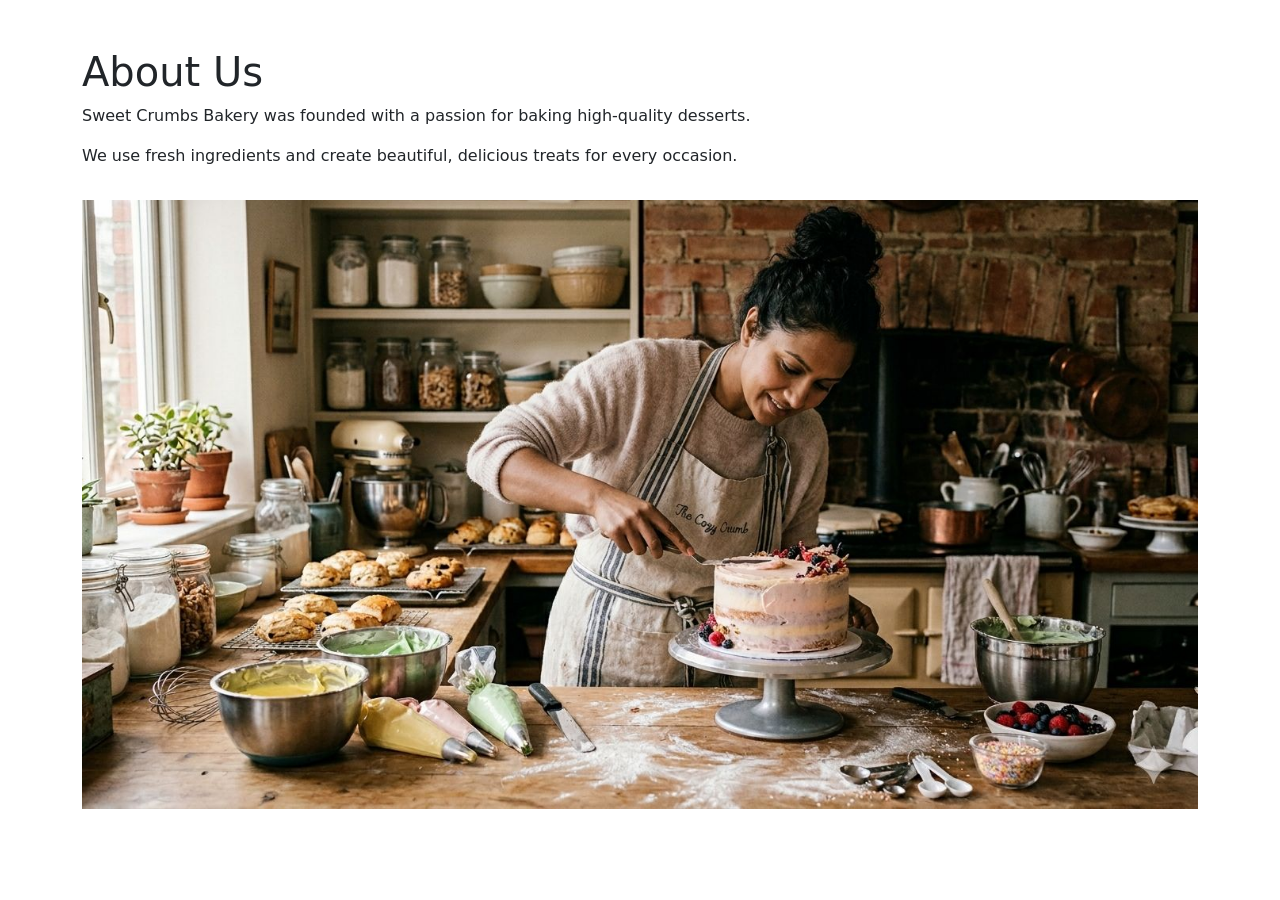
==== about.html @ d8dfc594 "Rename about.html.txt to about.html" ====
<!DOCTYPE html>
<html>
<head>
  <title>About Us</title>
  <link rel="stylesheet" href="style.css">
  <link href="https://cdn.jsdelivr.net/npm/bootstrap@5.3.0/dist/css/bootstrap.min.css" rel="stylesheet">
</head>
<body>

<div class="container mt-5">
  <h1>About Us</h1>
  <p>Sweet Crumbs Bakery was founded with a passion for baking high-quality desserts.</p>
  <p>We use fresh ingredients and create beautiful, delicious treats for every occasion.</p>

  <img src="images/about.jpg" class="img-fluid mt-3">
</div>

</body>
</html>
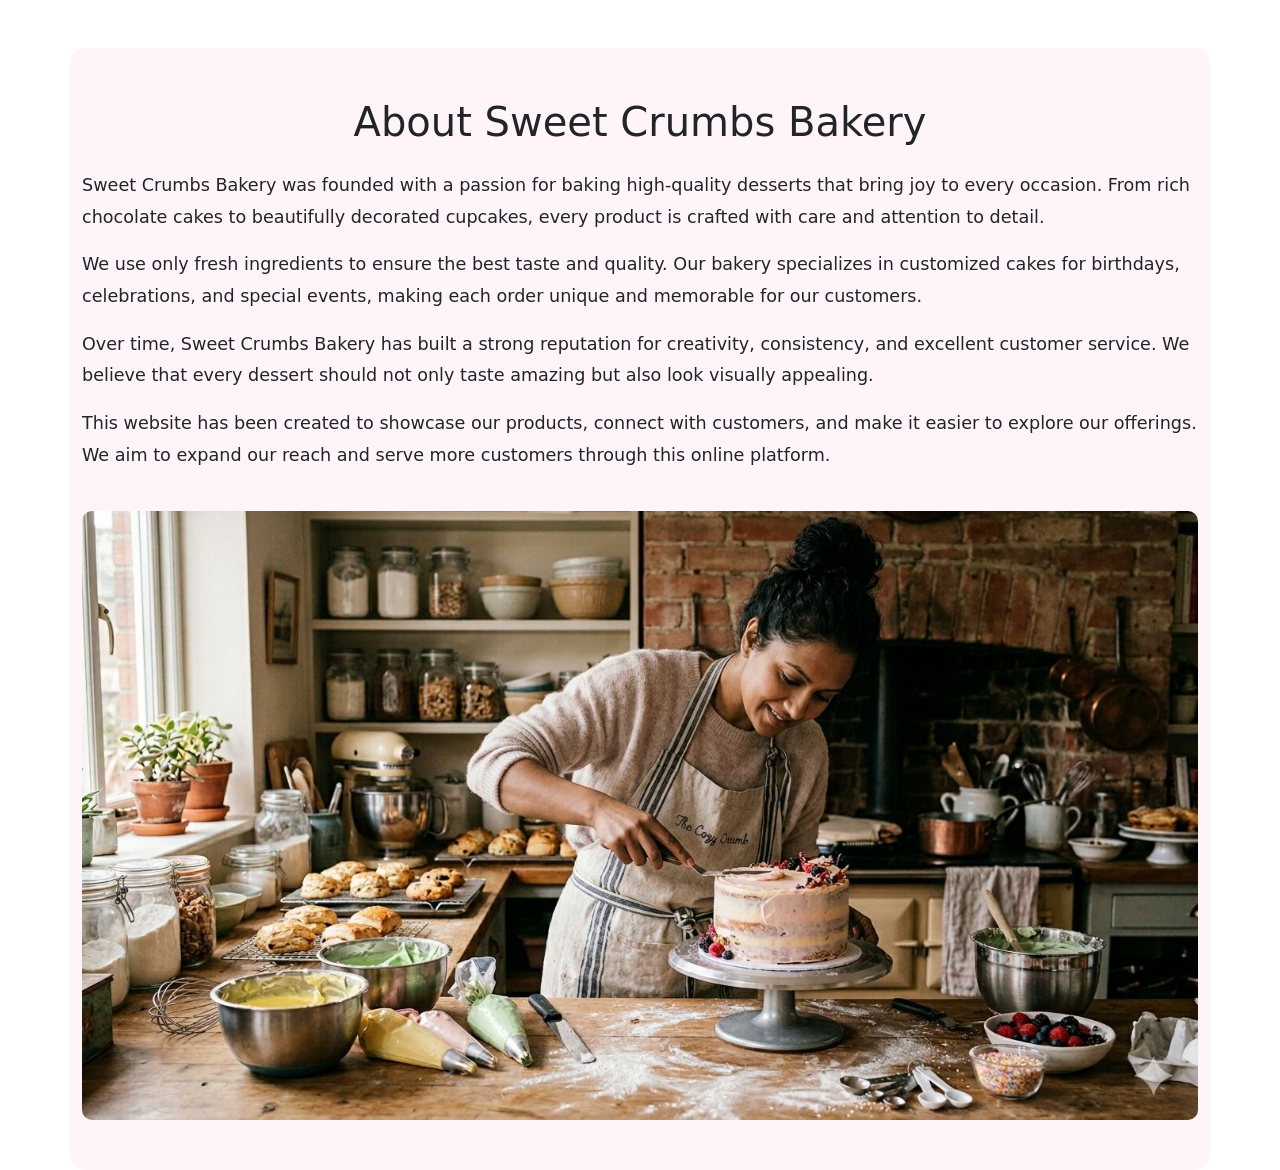
==== commit 9784ee76: "Update about.html" ====
--- a/about.html
+++ b/about.html
@@ -2,17 +2,42 @@
 <html>
 <head>
   <title>About Us</title>
+
+  <!-- CSS -->
   <link rel="stylesheet" href="style.css">
+
+  <!-- Bootstrap -->
   <link href="https://cdn.jsdelivr.net/npm/bootstrap@5.3.0/dist/css/bootstrap.min.css" rel="stylesheet">
 </head>
+
 <body>
 
-<div class="container mt-5">
-  <h1>About Us</h1>
-  <p>Sweet Crumbs Bakery was founded with a passion for baking high-quality desserts.</p>
-  <p>We use fresh ingredients and create beautiful, delicious treats for every occasion.</p>
+<div class="container mt-5 about-section">
 
-  <img src="images/about.jpg" class="img-fluid mt-3">
+  <h1 class="text-center mb-4">About Sweet Crumbs Bakery</h1>
+
+  <p>
+    Sweet Crumbs Bakery was founded with a passion for baking high-quality desserts that bring joy to every occasion.
+    From rich chocolate cakes to beautifully decorated cupcakes, every product is crafted with care and attention to detail.
+  </p>
+
+  <p>
+    We use only fresh ingredients to ensure the best taste and quality. Our bakery specializes in customized cakes for birthdays,
+    celebrations, and special events, making each order unique and memorable for our customers.
+  </p>
+
+  <p>
+    Over time, Sweet Crumbs Bakery has built a strong reputation for creativity, consistency, and excellent customer service.
+    We believe that every dessert should not only taste amazing but also look visually appealing.
+  </p>
+
+  <p>
+    This website has been created to showcase our products, connect with customers, and make it easier to explore our offerings.
+    We aim to expand our reach and serve more customers through this online platform.
+  </p>
+
+  <img src="images/about.jpg" class="img-fluid mt-4">
+
 </div>
 
 </body>
--- a/style.css
+++ b/style.css
@@ -0,0 +1,44 @@
+body {
+  font-family: 'Segoe UI', sans-serif;
+}
+
+/* HERO */
+.hero {
+  background: linear-gradient(rgba(0,0,0,0.5), rgba(0,0,0,0.5)),
+              url('images/hero.jpg');
+  background-size: cover;
+  background-position: center;
+  color: white;
+  padding: 120px 20px;
+}
+
+h1, h2 {
+  font-weight: bold;
+}
+
+.card {
+  transition: transform 0.3s;
+}
+
+.card:hover {
+  transform: scale(1.05);
+}
+
+.card img {
+  height: 220px;
+  object-fit: cover;
+}
+
+img {
+  border-radius: 10px;
+}
+.about-section {
+  background-color: #fff5f8;
+  padding: 50px 20px;
+  border-radius: 15px;
+}
+
+.about-section p {
+  font-size: 1.1rem;
+  line-height: 1.8;
+}
